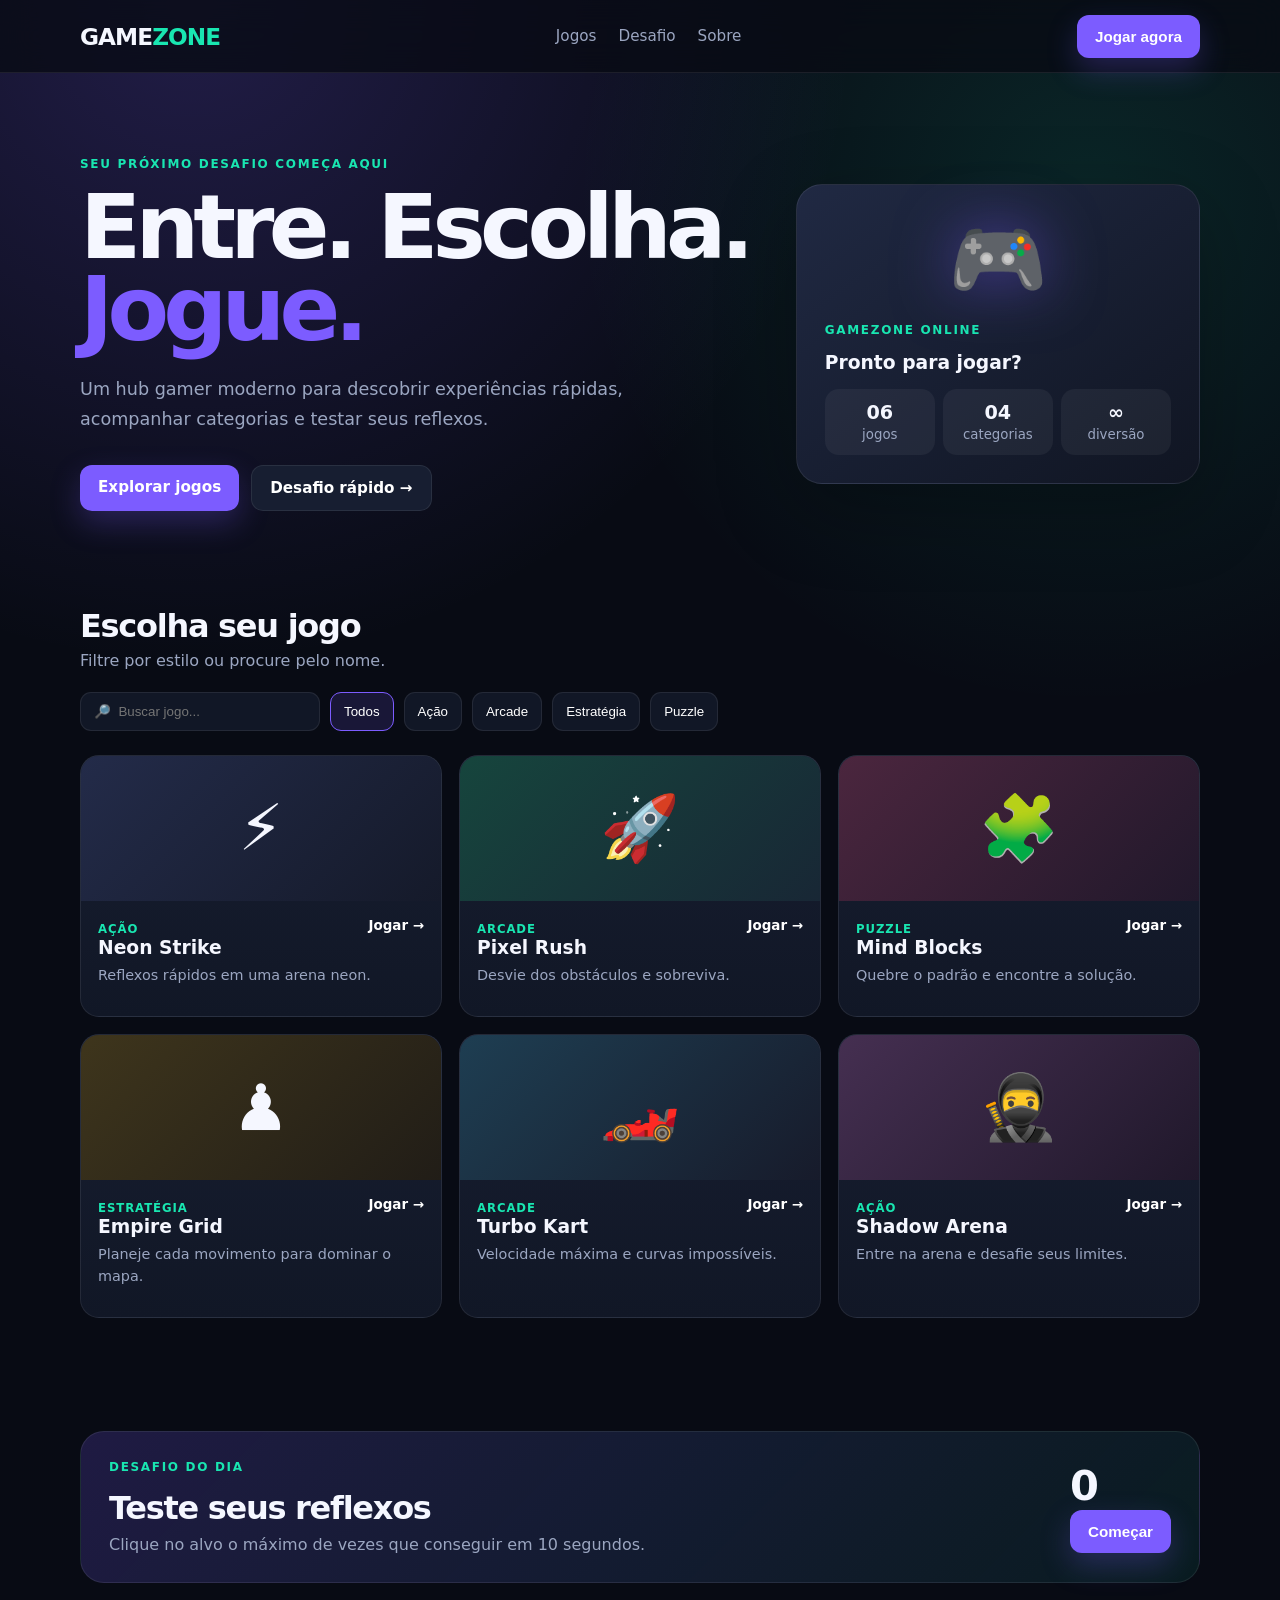
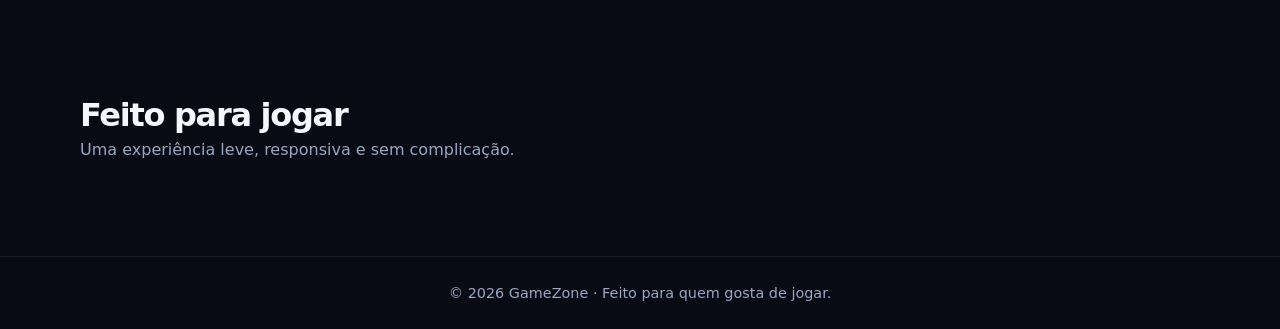
==== index.html @ 55737c7d "feat: criar portal GameZone responsivo" ====
<!DOCTYPE html>
<html lang="pt-BR">
<head>
  <meta charset="UTF-8" />
  <meta name="viewport" content="width=device-width, initial-scale=1.0" />
  <meta name="description" content="GameZone — portal de games com jogos, categorias e desafios rápidos." />
  <title>GameZone — Portal de Games</title>
  <style>
    :root{
      --bg:#080b14;--panel:#111726;--panel2:#171e31;--text:#f5f7ff;--muted:#9ba6c1;
      --primary:#7c5cff;--secondary:#19e6b1;--danger:#ff5577;--border:rgba(255,255,255,.08);
    }
    *{box-sizing:border-box;margin:0;padding:0}
    html{scroll-behavior:smooth}
    body{font-family:Inter,system-ui,-apple-system,Segoe UI,sans-serif;background:
      radial-gradient(circle at 15% 0%,rgba(124,92,255,.22),transparent 30%),
      radial-gradient(circle at 85% 10%,rgba(25,230,177,.12),transparent 25%),var(--bg);
      color:var(--text);min-height:100vh}
    a{text-decoration:none;color:inherit}
    .container{width:min(1120px,92%);margin:auto}
    header{position:sticky;top:0;z-index:10;background:rgba(8,11,20,.78);backdrop-filter:blur(16px);border-bottom:1px solid var(--border)}
    nav{height:72px;display:flex;align-items:center;justify-content:space-between;gap:24px}
    .logo{font-size:1.45rem;font-weight:900;letter-spacing:-.04em}.logo span{color:var(--secondary)}
    .navlinks{display:flex;gap:22px;color:var(--muted);font-size:.95rem}.navlinks a:hover{color:white}
    .hero{padding:84px 0 58px;display:grid;grid-template-columns:1.25fr .75fr;gap:42px;align-items:center}
    .eyebrow{color:var(--secondary);font-weight:800;text-transform:uppercase;letter-spacing:.14em;font-size:.75rem;margin-bottom:15px}
    h1{font-size:clamp(2.7rem,7vw,5.7rem);line-height:.92;letter-spacing:-.065em;max-width:760px}
    .hero p{color:var(--muted);font-size:1.1rem;line-height:1.7;max-width:650px;margin:24px 0 30px}
    .actions{display:flex;gap:12px;flex-wrap:wrap}.btn{border:0;border-radius:12px;padding:13px 18px;font-weight:800;cursor:pointer;font-size:.95rem}
    .primary{background:var(--primary);color:white;box-shadow:0 12px 30px rgba(124,92,255,.25)}
    .secondary{background:var(--panel2);color:white;border:1px solid var(--border)}
    .hero-card{background:linear-gradient(145deg,#202943,#101522);border:1px solid var(--border);border-radius:26px;padding:28px;min-height:300px;display:flex;flex-direction:column;justify-content:space-between;box-shadow:0 25px 80px rgba(0,0,0,.25)}
    .hero-card .orb{font-size:5rem;filter:drop-shadow(0 0 30px rgba(124,92,255,.5));text-align:center}
    .statrow{display:grid;grid-template-columns:repeat(3,1fr);gap:8px}.stat{background:rgba(255,255,255,.05);border-radius:14px;padding:12px;text-align:center}.stat b{display:block;font-size:1.2rem}.stat small{color:var(--muted)}
    section{padding:38px 0 75px}.section-head{display:flex;justify-content:space-between;align-items:end;gap:20px;margin-bottom:22px}
    h2{font-size:2rem;letter-spacing:-.04em}.section-head p{color:var(--muted);margin-top:6px}
    .tools{display:flex;gap:10px;flex-wrap:wrap;margin-bottom:24px}
    input,.filter{background:var(--panel);color:white;border:1px solid var(--border);border-radius:11px;padding:11px 13px;outline:none}
    input{min-width:240px}.filter{cursor:pointer}.filter.active{border-color:var(--primary);background:rgba(124,92,255,.15)}
    .grid{display:grid;grid-template-columns:repeat(3,1fr);gap:17px}
    .card{background:linear-gradient(180deg,var(--panel2),var(--panel));border:1px solid var(--border);border-radius:19px;overflow:hidden;transition:.2s;cursor:pointer}
    .card:hover{transform:translateY(-5px);border-color:rgba(124,92,255,.5);box-shadow:0 18px 45px rgba(0,0,0,.2)}
    .cover{height:145px;display:flex;align-items:center;justify-content:center;font-size:4rem;background:linear-gradient(135deg,#232b49,#151a2a)}
    .card:nth-child(2) .cover{background:linear-gradient(135deg,#16453d,#182735)}
    .card:nth-child(3) .cover{background:linear-gradient(135deg,#4b263e,#21182b)}
    .card:nth-child(4) .cover{background:linear-gradient(135deg,#3e351c,#211d17)}
    .card:nth-child(5) .cover{background:linear-gradient(135deg,#1e3e52,#171b2b)}
    .card:nth-child(6) .cover{background:linear-gradient(135deg,#452f51,#20182b)}
    .content{padding:17px}.content h3{margin-bottom:7px}.content p{color:var(--muted);font-size:.9rem;line-height:1.5;margin-bottom:13px}
    .tag{display:inline-block;color:var(--secondary);font-size:.73rem;font-weight:800;text-transform:uppercase;letter-spacing:.08em}
    .play{float:right;color:white;font-weight:800;font-size:.84rem}
    .challenge{background:linear-gradient(135deg,rgba(124,92,255,.2),rgba(25,230,177,.08));border:1px solid var(--border);border-radius:24px;padding:28px;display:grid;grid-template-columns:1fr auto;align-items:center;gap:20px}
    .challenge p{color:var(--muted);margin-top:8px}.score{font-size:2.6rem;font-weight:900}
    footer{border-top:1px solid var(--border);padding:28px 0;color:var(--muted);text-align:center;font-size:.9rem}
    .modal{position:fixed;inset:0;background:rgba(0,0,0,.72);display:none;place-items:center;padding:20px;z-index:20}.modal.open{display:grid}
    .modalbox{width:min(520px,100%);background:#101624;border:1px solid var(--border);border-radius:22px;padding:25px;position:relative}
    .close{position:absolute;right:16px;top:13px;background:none;border:0;color:white;font-size:1.5rem;cursor:pointer}
    #gameArea{height:240px;background:#080b14;border-radius:15px;margin-top:18px;position:relative;overflow:hidden}
    #target{position:absolute;width:54px;height:54px;border:0;border-radius:50%;background:var(--secondary);box-shadow:0 0 25px rgba(25,230,177,.55);cursor:pointer;display:none}
    .gamebar{display:flex;justify-content:space-between;color:var(--muted);margin-top:12px}
    @media(max-width:820px){.hero{grid-template-columns:1fr}.grid{grid-template-columns:repeat(2,1fr)}.navlinks{display:none}}
    @media(max-width:560px){.grid{grid-template-columns:1fr}.hero{padding-top:55px}.hero-card{min-height:240px}.challenge{grid-template-columns:1fr}input{width:100%}}
  </style>
</head>
<body>
<header><nav class="container">
  <a class="logo" href="#">GAME<span>ZONE</span></a>
  <div class="navlinks"><a href="#jogos">Jogos</a><a href="#desafio">Desafio</a><a href="#sobre">Sobre</a></div>
  <button class="btn primary" onclick="document.querySelector('#jogos').scrollIntoView()">Jogar agora</button>
</nav></header>

<main>
  <div class="container hero">
    <div>
      <div class="eyebrow">Seu próximo desafio começa aqui</div>
      <h1>Entre. Escolha.<br><span style="color:var(--primary)">Jogue.</span></h1>
      <p>Um hub gamer moderno para descobrir experiências rápidas, acompanhar categorias e testar seus reflexos.</p>
      <div class="actions"><a class="btn primary" href="#jogos">Explorar jogos</a><a class="btn secondary" href="#desafio">Desafio rápido →</a></div>
    </div>
    <div class="hero-card">
      <div class="orb">🎮</div>
      <div><div class="eyebrow">GameZone online</div><h3>Pronto para jogar?</h3></div>
      <div class="statrow"><div class="stat"><b>06</b><small>jogos</small></div><div class="stat"><b>04</b><small>categorias</small></div><div class="stat"><b>∞</b><small>diversão</small></div></div>
    </div>
  </div>

  <section id="jogos"><div class="container">
    <div class="section-head"><div><h2>Escolha seu jogo</h2><p>Filtre por estilo ou procure pelo nome.</p></div></div>
    <div class="tools"><input id="search" type="search" placeholder="🔎  Buscar jogo..." /><button class="filter active" data-cat="Todos">Todos</button><button class="filter" data-cat="Ação">Ação</button><button class="filter" data-cat="Arcade">Arcade</button><button class="filter" data-cat="Estratégia">Estratégia</button><button class="filter" data-cat="Puzzle">Puzzle</button></div>
    <div class="grid" id="grid">
      <article class="card" data-cat="Ação" data-name="Neon Strike" onclick="openGame('Neon Strike')"><div class="cover">⚡</div><div class="content"><span class="tag">Ação</span><span class="play">Jogar →</span><h3>Neon Strike</h3><p>Reflexos rápidos em uma arena neon.</p></div></article>
      <article class="card" data-cat="Arcade" data-name="Pixel Rush" onclick="openGame('Pixel Rush')"><div class="cover">🚀</div><div class="content"><span class="tag">Arcade</span><span class="play">Jogar →</span><h3>Pixel Rush</h3><p>Desvie dos obstáculos e sobreviva.</p></div></article>
      <article class="card" data-cat="Puzzle" data-name="Mind Blocks" onclick="openGame('Mind Blocks')"><div class="cover">🧩</div><div class="content"><span class="tag">Puzzle</span><span class="play">Jogar →</span><h3>Mind Blocks</h3><p>Quebre o padrão e encontre a solução.</p></div></article>
      <article class="card" data-cat="Estratégia" data-name="Empire Grid" onclick="openGame('Empire Grid')"><div class="cover">♟️</div><div class="content"><span class="tag">Estratégia</span><span class="play">Jogar →</span><h3>Empire Grid</h3><p>Planeje cada movimento para dominar o mapa.</p></div></article>
      <article class="card" data-cat="Arcade" data-name="Turbo Kart" onclick="openGame('Turbo Kart')"><div class="cover">🏎️</div><div class="content"><span class="tag">Arcade</span><span class="play">Jogar →</span><h3>Turbo Kart</h3><p>Velocidade máxima e curvas impossíveis.</p></div></article>
      <article class="card" data-cat="Ação" data-name="Shadow Arena" onclick="openGame('Shadow Arena')"><div class="cover">🥷</div><div class="content"><span class="tag">Ação</span><span class="play">Jogar →</span><h3>Shadow Arena</h3><p>Entre na arena e desafie seus limites.</p></div></article>
    </div>
  </div></section>

  <section id="desafio"><div class="container">
    <div class="challenge"><div><div class="eyebrow">Desafio do dia</div><h2>Teste seus reflexos</h2><p>Clique no alvo o máximo de vezes que conseguir em 10 segundos.</p></div><div><div class="score" id="challengeScore">0</div><button class="btn primary" onclick="startChallenge()">Começar</button></div></div>
  </div></section>

  <section id="sobre"><div class="container"><div class="section-head"><div><h2>Feito para jogar</h2><p>Uma experiência leve, responsiva e sem complicação.</p></div></div></div></section>
</main>

<footer><div class="container">© 2026 GameZone · Feito para quem gosta de jogar.</div></footer>

<div class="modal" id="modal" onclick="if(event.target===this)closeGame()">
  <div class="modalbox"><button class="close" onclick="closeGame()">×</button><div class="eyebrow">Mini-game</div><h2 id="gameTitle">Teste seus reflexos</h2><p style="color:var(--muted);margin-top:7px">Clique no alvo verde antes que ele mude de lugar.</p><div id="gameArea"><button id="target" aria-label="Alvo"></button></div><div class="gamebar"><span>Pontos: <b id="points">0</b></span><span id="timer">Tempo: 10s</span></div><button class="btn primary" style="margin-top:15px" onclick="startMiniGame()">Iniciar partida</button></div>
</div>

<script>
  const search=document.getElementById('search'), cards=[...document.querySelectorAll('.card')];
  let category='Todos';
  document.querySelectorAll('.filter').forEach(btn=>btn.addEventListener('click',()=>{document.querySelectorAll('.filter').forEach(b=>b.classList.remove('active'));btn.classList.add('active');category=btn.dataset.cat;filterGames()}));
  search.addEventListener('input',filterGames);
  function filterGames(){const q=search.value.toLowerCase();cards.forEach(c=>{c.style.display=(category==='Todos'||c.dataset.cat===category)&&c.dataset.name.toLowerCase().includes(q)?'block':'none'})}
  const modal=document.getElementById('modal'),target=document.getElementById('target');let points=0,time=10,interval;
  function openGame(name){document.getElementById('gameTitle').textContent=name;modal.classList.add('open');startMiniGame()}
  function closeGame(){modal.classList.remove('open');clearInterval(interval);target.style.display='none'}
  function moveTarget(){const area=document.getElementById('gameArea');target.style.left=Math.random()*(area.clientWidth-54)+'px';target.style.top=Math.random()*(area.clientHeight-54)+'px';target.style.display='block'}
  function startMiniGame(){clearInterval(interval);points=0;time=10;document.getElementById('points').textContent=points;document.getElementById('timer').textContent='Tempo: 10s';moveTarget();interval=setInterval(()=>{time--;document.getElementById('timer').textContent='Tempo: '+time+'s';if(time<=0){clearInterval(interval);target.style.display='none';document.getElementById('timer').textContent='Fim! Pontuação: '+points}},1000)}
  target.addEventListener('click',()=>{if(time>0){points++;document.getElementById('points').textContent=points;moveTarget()}});
  function startChallenge(){document.getElementById('modal').classList.add('open');document.getElementById('gameTitle').textContent='Desafio do dia';startMiniGame();const original=target.onclick}
</script>
</body>
</html>
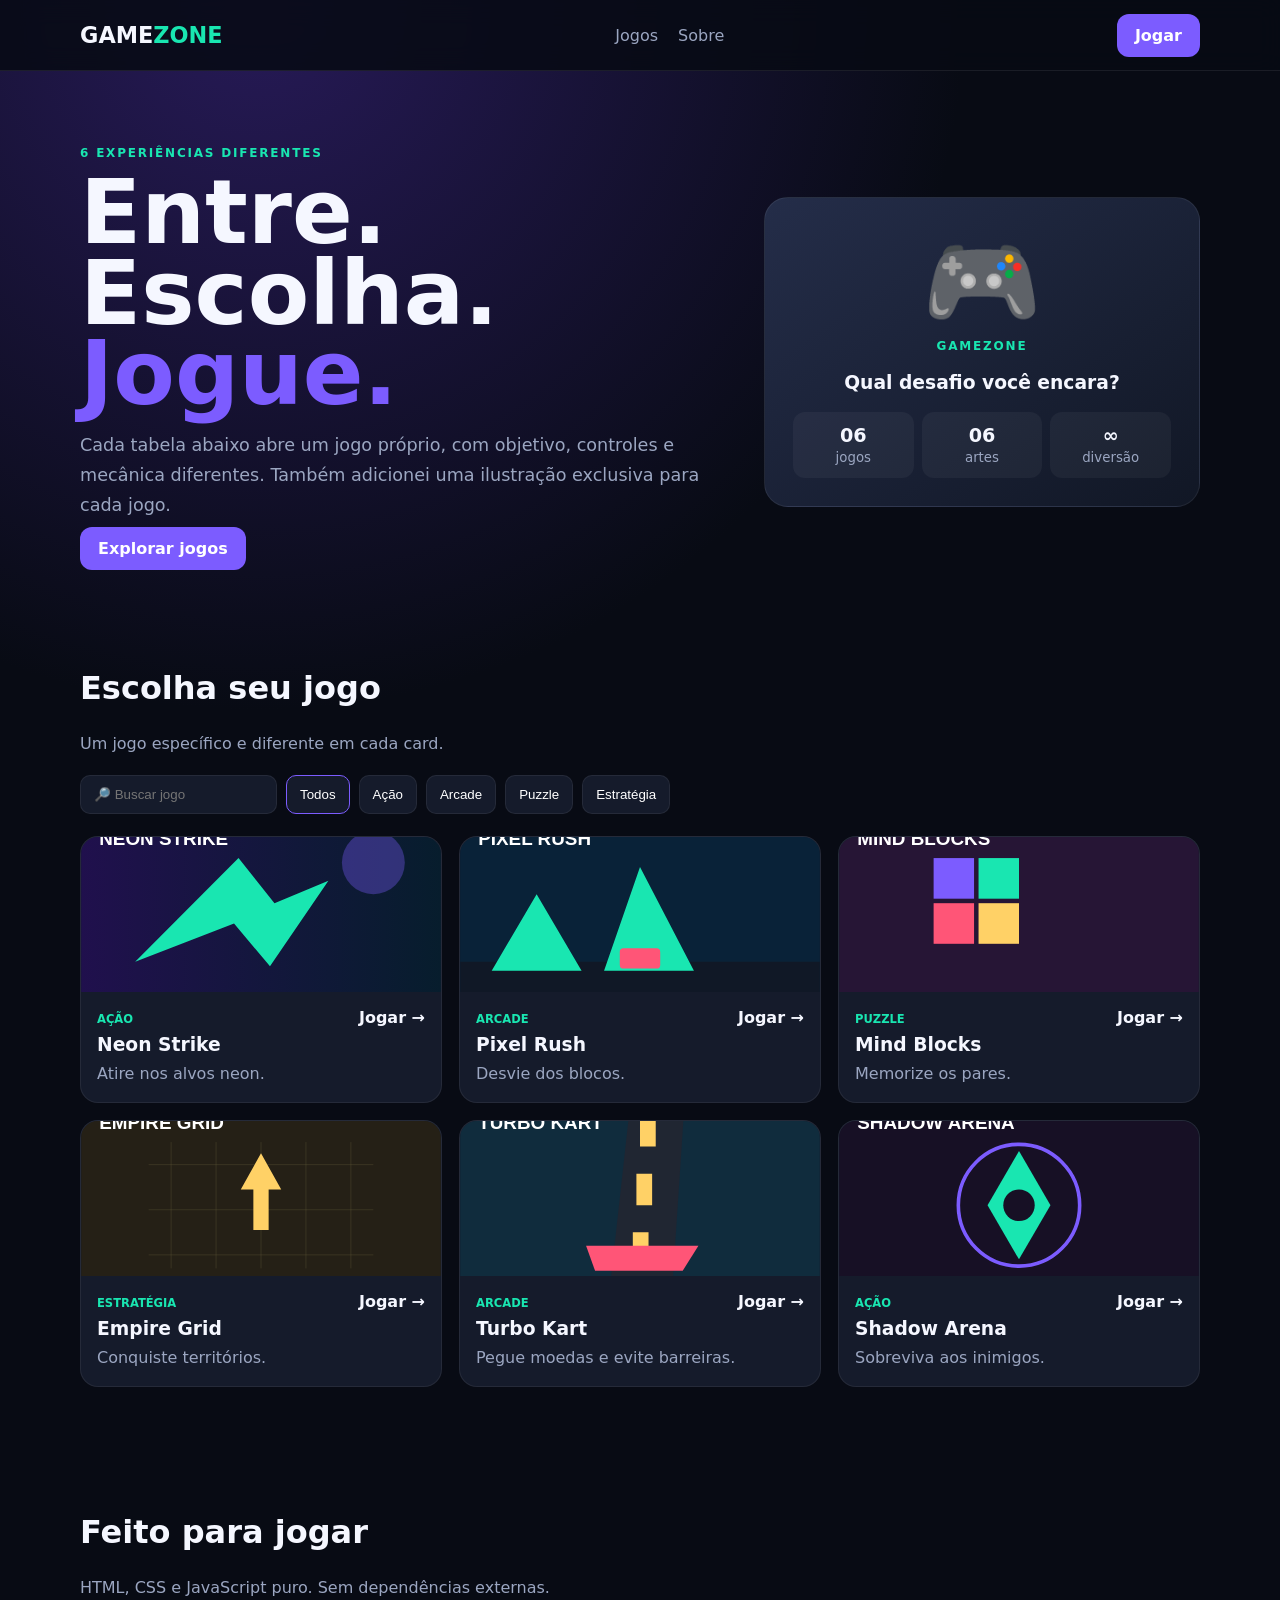
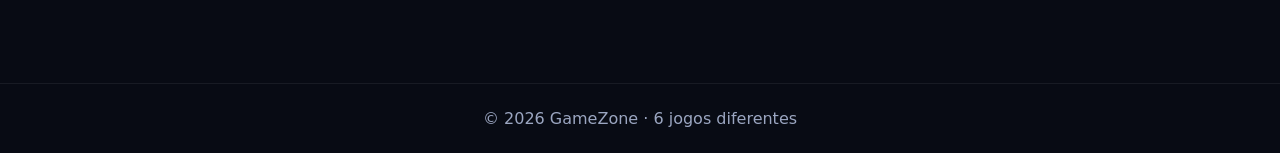
==== commit 231208a3: "Add six distinct playable games with custom artwork" ====
--- a/index.html
+++ b/index.html
@@ -1,128 +1,22 @@
-<!DOCTYPE html>
-<html lang="pt-BR">
-<head>
-  <meta charset="UTF-8" />
-  <meta name="viewport" content="width=device-width, initial-scale=1.0" />
-  <meta name="description" content="GameZone — portal de games com jogos, categorias e desafios rápidos." />
-  <title>GameZone — Portal de Games</title>
-  <style>
-    :root{
-      --bg:#080b14;--panel:#111726;--panel2:#171e31;--text:#f5f7ff;--muted:#9ba6c1;
-      --primary:#7c5cff;--secondary:#19e6b1;--danger:#ff5577;--border:rgba(255,255,255,.08);
-    }
-    *{box-sizing:border-box;margin:0;padding:0}
-    html{scroll-behavior:smooth}
-    body{font-family:Inter,system-ui,-apple-system,Segoe UI,sans-serif;background:
-      radial-gradient(circle at 15% 0%,rgba(124,92,255,.22),transparent 30%),
-      radial-gradient(circle at 85% 10%,rgba(25,230,177,.12),transparent 25%),var(--bg);
-      color:var(--text);min-height:100vh}
-    a{text-decoration:none;color:inherit}
-    .container{width:min(1120px,92%);margin:auto}
-    header{position:sticky;top:0;z-index:10;background:rgba(8,11,20,.78);backdrop-filter:blur(16px);border-bottom:1px solid var(--border)}
-    nav{height:72px;display:flex;align-items:center;justify-content:space-between;gap:24px}
-    .logo{font-size:1.45rem;font-weight:900;letter-spacing:-.04em}.logo span{color:var(--secondary)}
-    .navlinks{display:flex;gap:22px;color:var(--muted);font-size:.95rem}.navlinks a:hover{color:white}
-    .hero{padding:84px 0 58px;display:grid;grid-template-columns:1.25fr .75fr;gap:42px;align-items:center}
-    .eyebrow{color:var(--secondary);font-weight:800;text-transform:uppercase;letter-spacing:.14em;font-size:.75rem;margin-bottom:15px}
-    h1{font-size:clamp(2.7rem,7vw,5.7rem);line-height:.92;letter-spacing:-.065em;max-width:760px}
-    .hero p{color:var(--muted);font-size:1.1rem;line-height:1.7;max-width:650px;margin:24px 0 30px}
-    .actions{display:flex;gap:12px;flex-wrap:wrap}.btn{border:0;border-radius:12px;padding:13px 18px;font-weight:800;cursor:pointer;font-size:.95rem}
-    .primary{background:var(--primary);color:white;box-shadow:0 12px 30px rgba(124,92,255,.25)}
-    .secondary{background:var(--panel2);color:white;border:1px solid var(--border)}
-    .hero-card{background:linear-gradient(145deg,#202943,#101522);border:1px solid var(--border);border-radius:26px;padding:28px;min-height:300px;display:flex;flex-direction:column;justify-content:space-between;box-shadow:0 25px 80px rgba(0,0,0,.25)}
-    .hero-card .orb{font-size:5rem;filter:drop-shadow(0 0 30px rgba(124,92,255,.5));text-align:center}
-    .statrow{display:grid;grid-template-columns:repeat(3,1fr);gap:8px}.stat{background:rgba(255,255,255,.05);border-radius:14px;padding:12px;text-align:center}.stat b{display:block;font-size:1.2rem}.stat small{color:var(--muted)}
-    section{padding:38px 0 75px}.section-head{display:flex;justify-content:space-between;align-items:end;gap:20px;margin-bottom:22px}
-    h2{font-size:2rem;letter-spacing:-.04em}.section-head p{color:var(--muted);margin-top:6px}
-    .tools{display:flex;gap:10px;flex-wrap:wrap;margin-bottom:24px}
-    input,.filter{background:var(--panel);color:white;border:1px solid var(--border);border-radius:11px;padding:11px 13px;outline:none}
-    input{min-width:240px}.filter{cursor:pointer}.filter.active{border-color:var(--primary);background:rgba(124,92,255,.15)}
-    .grid{display:grid;grid-template-columns:repeat(3,1fr);gap:17px}
-    .card{background:linear-gradient(180deg,var(--panel2),var(--panel));border:1px solid var(--border);border-radius:19px;overflow:hidden;transition:.2s;cursor:pointer}
-    .card:hover{transform:translateY(-5px);border-color:rgba(124,92,255,.5);box-shadow:0 18px 45px rgba(0,0,0,.2)}
-    .cover{height:145px;display:flex;align-items:center;justify-content:center;font-size:4rem;background:linear-gradient(135deg,#232b49,#151a2a)}
-    .card:nth-child(2) .cover{background:linear-gradient(135deg,#16453d,#182735)}
-    .card:nth-child(3) .cover{background:linear-gradient(135deg,#4b263e,#21182b)}
-    .card:nth-child(4) .cover{background:linear-gradient(135deg,#3e351c,#211d17)}
-    .card:nth-child(5) .cover{background:linear-gradient(135deg,#1e3e52,#171b2b)}
-    .card:nth-child(6) .cover{background:linear-gradient(135deg,#452f51,#20182b)}
-    .content{padding:17px}.content h3{margin-bottom:7px}.content p{color:var(--muted);font-size:.9rem;line-height:1.5;margin-bottom:13px}
-    .tag{display:inline-block;color:var(--secondary);font-size:.73rem;font-weight:800;text-transform:uppercase;letter-spacing:.08em}
-    .play{float:right;color:white;font-weight:800;font-size:.84rem}
-    .challenge{background:linear-gradient(135deg,rgba(124,92,255,.2),rgba(25,230,177,.08));border:1px solid var(--border);border-radius:24px;padding:28px;display:grid;grid-template-columns:1fr auto;align-items:center;gap:20px}
-    .challenge p{color:var(--muted);margin-top:8px}.score{font-size:2.6rem;font-weight:900}
-    footer{border-top:1px solid var(--border);padding:28px 0;color:var(--muted);text-align:center;font-size:.9rem}
-    .modal{position:fixed;inset:0;background:rgba(0,0,0,.72);display:none;place-items:center;padding:20px;z-index:20}.modal.open{display:grid}
-    .modalbox{width:min(520px,100%);background:#101624;border:1px solid var(--border);border-radius:22px;padding:25px;position:relative}
-    .close{position:absolute;right:16px;top:13px;background:none;border:0;color:white;font-size:1.5rem;cursor:pointer}
-    #gameArea{height:240px;background:#080b14;border-radius:15px;margin-top:18px;position:relative;overflow:hidden}
-    #target{position:absolute;width:54px;height:54px;border:0;border-radius:50%;background:var(--secondary);box-shadow:0 0 25px rgba(25,230,177,.55);cursor:pointer;display:none}
-    .gamebar{display:flex;justify-content:space-between;color:var(--muted);margin-top:12px}
-    @media(max-width:820px){.hero{grid-template-columns:1fr}.grid{grid-template-columns:repeat(2,1fr)}.navlinks{display:none}}
-    @media(max-width:560px){.grid{grid-template-columns:1fr}.hero{padding-top:55px}.hero-card{min-height:240px}.challenge{grid-template-columns:1fr}input{width:100%}}
-  </style>
-</head>
-<body>
-<header><nav class="container">
-  <a class="logo" href="#">GAME<span>ZONE</span></a>
-  <div class="navlinks"><a href="#jogos">Jogos</a><a href="#desafio">Desafio</a><a href="#sobre">Sobre</a></div>
-  <button class="btn primary" onclick="document.querySelector('#jogos').scrollIntoView()">Jogar agora</button>
-</nav></header>
-
-<main>
-  <div class="container hero">
-    <div>
-      <div class="eyebrow">Seu próximo desafio começa aqui</div>
-      <h1>Entre. Escolha.<br><span style="color:var(--primary)">Jogue.</span></h1>
-      <p>Um hub gamer moderno para descobrir experiências rápidas, acompanhar categorias e testar seus reflexos.</p>
-      <div class="actions"><a class="btn primary" href="#jogos">Explorar jogos</a><a class="btn secondary" href="#desafio">Desafio rápido →</a></div>
-    </div>
-    <div class="hero-card">
-      <div class="orb">🎮</div>
-      <div><div class="eyebrow">GameZone online</div><h3>Pronto para jogar?</h3></div>
-      <div class="statrow"><div class="stat"><b>06</b><small>jogos</small></div><div class="stat"><b>04</b><small>categorias</small></div><div class="stat"><b>∞</b><small>diversão</small></div></div>
-    </div>
-  </div>
-
-  <section id="jogos"><div class="container">
-    <div class="section-head"><div><h2>Escolha seu jogo</h2><p>Filtre por estilo ou procure pelo nome.</p></div></div>
-    <div class="tools"><input id="search" type="search" placeholder="🔎  Buscar jogo..." /><button class="filter active" data-cat="Todos">Todos</button><button class="filter" data-cat="Ação">Ação</button><button class="filter" data-cat="Arcade">Arcade</button><button class="filter" data-cat="Estratégia">Estratégia</button><button class="filter" data-cat="Puzzle">Puzzle</button></div>
-    <div class="grid" id="grid">
-      <article class="card" data-cat="Ação" data-name="Neon Strike" onclick="openGame('Neon Strike')"><div class="cover">⚡</div><div class="content"><span class="tag">Ação</span><span class="play">Jogar →</span><h3>Neon Strike</h3><p>Reflexos rápidos em uma arena neon.</p></div></article>
-      <article class="card" data-cat="Arcade" data-name="Pixel Rush" onclick="openGame('Pixel Rush')"><div class="cover">🚀</div><div class="content"><span class="tag">Arcade</span><span class="play">Jogar →</span><h3>Pixel Rush</h3><p>Desvie dos obstáculos e sobreviva.</p></div></article>
-      <article class="card" data-cat="Puzzle" data-name="Mind Blocks" onclick="openGame('Mind Blocks')"><div class="cover">🧩</div><div class="content"><span class="tag">Puzzle</span><span class="play">Jogar →</span><h3>Mind Blocks</h3><p>Quebre o padrão e encontre a solução.</p></div></article>
-      <article class="card" data-cat="Estratégia" data-name="Empire Grid" onclick="openGame('Empire Grid')"><div class="cover">♟️</div><div class="content"><span class="tag">Estratégia</span><span class="play">Jogar →</span><h3>Empire Grid</h3><p>Planeje cada movimento para dominar o mapa.</p></div></article>
-      <article class="card" data-cat="Arcade" data-name="Turbo Kart" onclick="openGame('Turbo Kart')"><div class="cover">🏎️</div><div class="content"><span class="tag">Arcade</span><span class="play">Jogar →</span><h3>Turbo Kart</h3><p>Velocidade máxima e curvas impossíveis.</p></div></article>
-      <article class="card" data-cat="Ação" data-name="Shadow Arena" onclick="openGame('Shadow Arena')"><div class="cover">🥷</div><div class="content"><span class="tag">Ação</span><span class="play">Jogar →</span><h3>Shadow Arena</h3><p>Entre na arena e desafie seus limites.</p></div></article>
-    </div>
-  </div></section>
-
-  <section id="desafio"><div class="container">
-    <div class="challenge"><div><div class="eyebrow">Desafio do dia</div><h2>Teste seus reflexos</h2><p>Clique no alvo o máximo de vezes que conseguir em 10 segundos.</p></div><div><div class="score" id="challengeScore">0</div><button class="btn primary" onclick="startChallenge()">Começar</button></div></div>
-  </div></section>
-
-  <section id="sobre"><div class="container"><div class="section-head"><div><h2>Feito para jogar</h2><p>Uma experiência leve, responsiva e sem complicação.</p></div></div></div></section>
-</main>
-
-<footer><div class="container">© 2026 GameZone · Feito para quem gosta de jogar.</div></footer>
-
-<div class="modal" id="modal" onclick="if(event.target===this)closeGame()">
-  <div class="modalbox"><button class="close" onclick="closeGame()">×</button><div class="eyebrow">Mini-game</div><h2 id="gameTitle">Teste seus reflexos</h2><p style="color:var(--muted);margin-top:7px">Clique no alvo verde antes que ele mude de lugar.</p><div id="gameArea"><button id="target" aria-label="Alvo"></button></div><div class="gamebar"><span>Pontos: <b id="points">0</b></span><span id="timer">Tempo: 10s</span></div><button class="btn primary" style="margin-top:15px" onclick="startMiniGame()">Iniciar partida</button></div>
-</div>
-
+<!doctype html><html lang="pt-BR"><head><meta charset="utf-8"><meta name="viewport" content="width=device-width,initial-scale=1"><title>GameZone</title><style>
+:root{--bg:#080b14;--p:#151b2b;--p2:#1d263b;--w:#f5f7ff;--m:#9ba6c1;--a:#7c5cff;--g:#19e6b1;--r:#ff5577}*{box-sizing:border-box}body{margin:0;font-family:system-ui;background:radial-gradient(circle at 20% 0,#271a58,transparent 35%),var(--bg);color:var(--w)}a{text-decoration:none;color:inherit}.wrap{width:min(1120px,92%);margin:auto}header{position:sticky;top:0;background:#080b14dd;backdrop-filter:blur(12px);border-bottom:1px solid #ffffff14;z-index:5}nav{height:70px;display:flex;align-items:center;justify-content:space-between}.logo{font-weight:900;font-size:1.4rem}.logo b{color:var(--g)}.links{display:flex;gap:20px;color:var(--m)}.btn{border:0;border-radius:12px;padding:12px 18px;font-weight:800;cursor:pointer;background:var(--a);color:white}.hero{display:grid;grid-template-columns:1.2fr .8fr;gap:30px;padding:75px 0 55px;align-items:center}.ey{color:var(--g);font-size:.75rem;font-weight:900;letter-spacing:.15em;text-transform:uppercase}.hero h1{font-size:clamp(3rem,7vw,6rem);line-height:.9;margin:12px 0}.hero p{color:var(--m);font-size:1.1rem;line-height:1.7}.heroCard{background:linear-gradient(145deg,#242d49,#111725);padding:28px;border:1px solid #fff1;border-radius:24px;text-align:center}.heroCard .icon{font-size:6rem}.stats{display:grid;grid-template-columns:repeat(3,1fr);gap:8px}.stat{background:#ffffff0b;padding:12px;border-radius:12px}.stat b{display:block;font-size:1.2rem}.stat small{color:var(--m)}section{padding:30px 0 70px}h2{font-size:2rem}.sub{color:var(--m)}.tools{display:flex;gap:9px;flex-wrap:wrap;margin:22px 0}input,.filter{background:var(--p);color:white;border:1px solid #fff1;border-radius:10px;padding:11px 13px}.filter{cursor:pointer}.filter.active{border-color:var(--a)}.grid{display:grid;grid-template-columns:repeat(3,1fr);gap:17px}.card{background:var(--p);border:1px solid #fff1;border-radius:18px;overflow:hidden;cursor:pointer;transition:.2s}.card:hover{transform:translateY(-5px);border-color:#7c5cff88}.cover{width:100%;height:155px;object-fit:cover;display:block}.content{padding:16px}.tag{color:var(--g);font-size:.72rem;font-weight:900;text-transform:uppercase}.play{float:right;font-weight:800}.content h3{margin:7px 0}.content p{color:var(--m);margin:0;line-height:1.5}.modal{display:none;position:fixed;inset:0;background:#000b;z-index:10;place-items:center;padding:18px}.modal.open{display:grid}.box{width:min(760px,100%);background:#101624;border:1px solid #fff2;border-radius:20px;padding:22px;position:relative}.close{position:absolute;right:15px;top:10px;background:none;border:0;color:white;font-size:28px;cursor:pointer}#game{width:100%;height:360px;background:#070a12;border-radius:14px;margin-top:15px;overflow:hidden;position:relative}canvas{width:100%;height:100%}.bar{display:flex;justify-content:space-between;color:var(--m);margin-top:10px}footer{border-top:1px solid #fff1;padding:25px 0;color:var(--m);text-align:center}@media(max-width:800px){.hero{grid-template-columns:1fr}.grid{grid-template-columns:repeat(2,1fr)}.links{display:none}}@media(max-width:550px){.grid{grid-template-columns:1fr}}
+</style></head><body>
+<header><nav class="wrap"><a class="logo" href="#">GAME<b>ZONE</b></a><div class="links"><a href="#jogos">Jogos</a><a href="#sobre">Sobre</a></div><a class="btn" href="#jogos">Jogar</a></nav></header>
+<main><div class="wrap hero"><div><div class="ey">6 experiências diferentes</div><h1>Entre.<br>Escolha.<br><span style="color:var(--a)">Jogue.</span></h1><p>Cada tabela abaixo abre um jogo próprio, com objetivo, controles e mecânica diferentes. Também adicionei uma ilustração exclusiva para cada jogo.</p><a class="btn" href="#jogos">Explorar jogos</a></div><div class="heroCard"><div class="icon">🎮</div><div class="ey">GAMEZONE</div><h3>Qual desafio você encara?</h3><div class="stats"><div class="stat"><b>06</b><small>jogos</small></div><div class="stat"><b>06</b><small>artes</small></div><div class="stat"><b>∞</b><small>diversão</small></div></div></div></div>
+<section id="jogos"><div class="wrap"><h2>Escolha seu jogo</h2><p class="sub">Um jogo específico e diferente em cada card.</p><div class="tools"><input id="q" placeholder="🔎 Buscar jogo"><button class="filter active" data-c="Todos">Todos</button><button class="filter" data-c="Ação">Ação</button><button class="filter" data-c="Arcade">Arcade</button><button class="filter" data-c="Puzzle">Puzzle</button><button class="filter" data-c="Estratégia">Estratégia</button></div>
+<div class="grid">
+<article class="card" data-c="Ação" data-n="Neon Strike" onclick="openGame('Neon Strike')"><img class="cover" src="games/assets/neon-strike.svg" alt="Ilustração Neon Strike"><div class="content"><span class="tag">Ação</span><span class="play">Jogar →</span><h3>Neon Strike</h3><p>Atire nos alvos neon.</p></div></article><article class="card" data-c="Arcade" data-n="Pixel Rush" onclick="openGame('Pixel Rush')"><img class="cover" src="games/assets/pixel-rush.svg" alt="Ilustração Pixel Rush"><div class="content"><span class="tag">Arcade</span><span class="play">Jogar →</span><h3>Pixel Rush</h3><p>Desvie dos blocos.</p></div></article><article class="card" data-c="Puzzle" data-n="Mind Blocks" onclick="openGame('Mind Blocks')"><img class="cover" src="games/assets/mind-blocks.svg" alt="Ilustração Mind Blocks"><div class="content"><span class="tag">Puzzle</span><span class="play">Jogar →</span><h3>Mind Blocks</h3><p>Memorize os pares.</p></div></article><article class="card" data-c="Estratégia" data-n="Empire Grid" onclick="openGame('Empire Grid')"><img class="cover" src="games/assets/empire-grid.svg" alt="Ilustração Empire Grid"><div class="content"><span class="tag">Estratégia</span><span class="play">Jogar →</span><h3>Empire Grid</h3><p>Conquiste territórios.</p></div></article><article class="card" data-c="Arcade" data-n="Turbo Kart" onclick="openGame('Turbo Kart')"><img class="cover" src="games/assets/turbo-kart.svg" alt="Ilustração Turbo Kart"><div class="content"><span class="tag">Arcade</span><span class="play">Jogar →</span><h3>Turbo Kart</h3><p>Pegue moedas e evite barreiras.</p></div></article><article class="card" data-c="Ação" data-n="Shadow Arena" onclick="openGame('Shadow Arena')"><img class="cover" src="games/assets/shadow-arena.svg" alt="Ilustração Shadow Arena"><div class="content"><span class="tag">Ação</span><span class="play">Jogar →</span><h3>Shadow Arena</h3><p>Sobreviva aos inimigos.</p></div></article>
+</div></div></section><section id="sobre"><div class="wrap"><h2>Feito para jogar</h2><p class="sub">HTML, CSS e JavaScript puro. Sem dependências externas.</p></div></section></main><footer>© 2026 GameZone · 6 jogos diferentes</footer>
+<div class="modal" id="modal" onclick="if(event.target===this)closeGame()"><div class="box"><button class="close" onclick="closeGame()">×</button><div class="ey">MINI-GAME</div><h2 id="title"></h2><p class="sub" id="help"></p><div id="game"><canvas id="cv"></canvas></div><div class="bar"><span>Pontos: <b id="score">0</b></span><span id="time">30s</span></div><button class="btn" onclick="start()">Reiniciar</button></div></div>
 <script>
-  const search=document.getElementById('search'), cards=[...document.querySelectorAll('.card')];
-  let category='Todos';
-  document.querySelectorAll('.filter').forEach(btn=>btn.addEventListener('click',()=>{document.querySelectorAll('.filter').forEach(b=>b.classList.remove('active'));btn.classList.add('active');category=btn.dataset.cat;filterGames()}));
-  search.addEventListener('input',filterGames);
-  function filterGames(){const q=search.value.toLowerCase();cards.forEach(c=>{c.style.display=(category==='Todos'||c.dataset.cat===category)&&c.dataset.name.toLowerCase().includes(q)?'block':'none'})}
-  const modal=document.getElementById('modal'),target=document.getElementById('target');let points=0,time=10,interval;
-  function openGame(name){document.getElementById('gameTitle').textContent=name;modal.classList.add('open');startMiniGame()}
-  function closeGame(){modal.classList.remove('open');clearInterval(interval);target.style.display='none'}
-  function moveTarget(){const area=document.getElementById('gameArea');target.style.left=Math.random()*(area.clientWidth-54)+'px';target.style.top=Math.random()*(area.clientHeight-54)+'px';target.style.display='block'}
-  function startMiniGame(){clearInterval(interval);points=0;time=10;document.getElementById('points').textContent=points;document.getElementById('timer').textContent='Tempo: 10s';moveTarget();interval=setInterval(()=>{time--;document.getElementById('timer').textContent='Tempo: '+time+'s';if(time<=0){clearInterval(interval);target.style.display='none';document.getElementById('timer').textContent='Fim! Pontuação: '+points}},1000)}
-  target.addEventListener('click',()=>{if(time>0){points++;document.getElementById('points').textContent=points;moveTarget()}});
-  function startChallenge(){document.getElementById('modal').classList.add('open');document.getElementById('gameTitle').textContent='Desafio do dia';startMiniGame();const original=target.onclick}
-</script>
-</body>
-</html>+const $=id=>document.getElementById(id),cards=[...document.querySelectorAll('.card')];let cat='Todos',name='',t=30,sc=0,timer,raf=0,keys={};document.querySelectorAll('.filter').forEach(b=>b.onclick=()=>{document.querySelectorAll('.filter').forEach(x=>x.classList.remove('active'));b.classList.add('active');cat=b.dataset.c;filter()});$('q').oninput=filter;function filter(){let q=$('q').value.toLowerCase();cards.forEach(c=>c.style.display=(cat==='Todos'||c.dataset.c===cat)&&c.dataset.n.toLowerCase().includes(q)?'block':'none')}
+const cv=$('cv'),cx=cv.getContext('2d');function resize(){cv.width=cv.clientWidth;cv.height=cv.clientHeight}function openGame(n){name=n;$('title').textContent=n;$('modal').classList.add('open');start()}function closeGame(){clearInterval(timer);cancelAnimationFrame(raf);$('modal').classList.remove('open')}function hit(){sc++;$('score').textContent=sc}
+document.onkeydown=e=>keys[e.key.toLowerCase()]=1;document.onkeyup=e=>keys[e.key.toLowerCase()]=0;
+function start(){clearInterval(timer);cancelAnimationFrame(raf);resize();sc=0;t=30;$('score').textContent=0;$('time').textContent='30s';if(name==='Neon Strike')shooter();else if(name==='Pixel Rush')rush();else if(name==='Mind Blocks')memory();else if(name==='Empire Grid')empire();else if(name==='Turbo Kart')kart();else arena();timer=setInterval(()=>{t--;$('time').textContent=t+'s';if(t<=0){clearInterval(timer);cancelAnimationFrame(raf);}},1000)}
+function shooter(){ $('help').textContent='Clique nos alvos vermelhos para marcar pontos.';let x=100,y=100;cv.onclick=e=>{let r=cv.getBoundingClientRect(),mx=e.clientX-r.left,my=e.clientY-r.top;if(Math.hypot(mx-x,my-y)<30){hit();x=30+Math.random()*(cv.width-60);y=30+Math.random()*(cv.height-60)}};function d(){cx.fillStyle='#080b14';cx.fillRect(0,0,cv.width,cv.height);cx.fillStyle='#ff5577';cx.beginPath();cx.arc(x,y,25,0,7);cx.fill();raf=requestAnimationFrame(d)}d()}
+function rush(){ $('help').textContent='Use A/D ou as setas. Desvie dos blocos.';let x=cv.width/2,o=[];function d(){cx.clearRect(0,0,cv.width,cv.height);if(keys.a||keys.arrowleft)x-=6;if(keys.d||keys.arrowright)x+=6;x=Math.max(15,Math.min(cv.width-15,x));if(Math.random()<.035)o.push({x:10+Math.random()*(cv.width-20),y:-20});cx.fillStyle='#19e6b1';cx.fillRect(x-14,cv.height-45,28,28);cx.fillStyle='#ff5577';o.forEach(a=>{a.y+=5;cx.fillRect(a.x-12,a.y-12,24,24);if(Math.abs(a.x-x)<25&&a.y>cv.height-70)t=0});o=o.filter(a=>a.y<cv.height+20);raf=requestAnimationFrame(d)}d()}
+function memory(){ $('help').textContent='Clique para revelar. Encontre todos os pares.';let v=['★','★','◆','◆','●','●','▲','▲'].sort(()=>Math.random()-.5),o=[];cv.onclick=e=>{let r=cv.getBoundingClientRect(),c=Math.floor((e.clientX-r.left)/(cv.width/4)),l=Math.floor((e.clientY-r.top)/(cv.height/2)),i=l*4+c;if(o.includes(i)||i>7)return;o.push(i);if(o.length===2){if(v[o[0]]===v[o[1]]){hit();o=[]}else setTimeout(()=>o=[],500)}};function d(){cx.clearRect(0,0,cv.width,cv.height);v.forEach((v,i)=>{let x=i%4*cv.width/4,y=Math.floor(i/4)*cv.height/2;cx.fillStyle=o.includes(i)?'#7c5cff':'#242c45';cx.fillRect(x+5,y+5,cv.width/4-10,cv.height/2-10);if(o.includes(i)){cx.fillStyle='white';cx.font='36px Arial';cx.textAlign='center';cx.fillText(v,x+cv.width/8,y+cv.height/4+12)}});raf=requestAnimationFrame(d)}d()}
+function empire(){ $('help').textContent='Clique nas células para conquistá-las.';let own=new Set(),C=8,R=5;cv.onclick=e=>{let r=cv.getBoundingClientRect(),c=Math.floor((e.clientX-r.left)/(cv.width/C)),l=Math.floor((e.clientY-r.top)/(cv.height/R)),i=l*C+c;if(!own.has(i)){own.add(i);hit()}};function d(){cx.clearRect(0,0,cv.width,cv.height);for(let r=0;r<R;r++)for(let c=0;c<C;c++){cx.fillStyle=own.has(r*C+c)?'#19e6b1':'#20283b';cx.fillRect(c*cv.width/C+2,r*cv.height/R+2,cv.width/C-4,cv.height/R-4)}raf=requestAnimationFrame(d)}d()}
+function kart(){ $('help').textContent='Use A/D ou ←/→. Pegue moedas e evite barreiras.';let x=cv.width/2,a=[];function d(){cx.clearRect(0,0,cv.width,cv.height);if(keys.a||keys.arrowleft)x-=6;if(keys.d||keys.arrowright)x+=6;x=Math.max(35,Math.min(cv.width-35,x));if(Math.random()<.035)a.push({x:30+Math.random()*(cv.width-60),y:-15,b:Math.random()<.7});cx.fillStyle='#202632';cx.fillRect(cv.width*.25,0,cv.width*.5,cv.height);a.forEach(q=>{q.y+=5;cx.fillStyle=q.b?'#ffd166':'#ff5577';cx.beginPath();cx.arc(q.x,q.y,12,0,7);cx.fill();if(Math.abs(q.x-x)<25&&Math.abs(q.y-(cv.height-50))<25){if(q.b)hit();else t=0}});a=a.filter(q=>q.y<cv.height+20);cx.fillStyle='#19e6b1';cx.fillRect(x-18,cv.height-65,36,45);raf=requestAnimationFrame(d)}d()}
+function arena(){ $('help').textContent='Use WASD/setas. Sobreviva e marque pontos.';let p={x:cv.width/2,y:cv.height/2},e=[];function d(){cx.clearRect(0,0,cv.width,cv.height);if(keys.w||keys.arrowup)p.y-=4;if(keys.s||keys.arrowdown)p.y+=4;if(keys.a||keys.arrowleft)p.x-=4;if(keys.d||keys.arrowright)p.x+=4;p.x=Math.max(15,Math.min(cv.width-15,p.x));p.y=Math.max(15,Math.min(cv.height-15,p.y));if(Math.random()<.02)e.push({x:Math.random()*cv.width,y:Math.random()*cv.height});cx.fillStyle='#19e6b1';cx.beginPath();cx.arc(p.x,p.y,16,0,7);cx.fill();cx.fillStyle='#ff5577';e.forEach(q=>{let dx=p.x-q.x,dy=p.y-q.y,d=Math.hypot(dx,dy)||1;q.x+=dx/d*1.5;q.y+=dy/d*1.5;cx.beginPath();cx.arc(q.x,q.y,12,0,7);cx.fill();if(Math.hypot(p.x-q.x,p.y-q.y)<25)t=0});raf=requestAnimationFrame(d)}d()}
+</script></body></html>
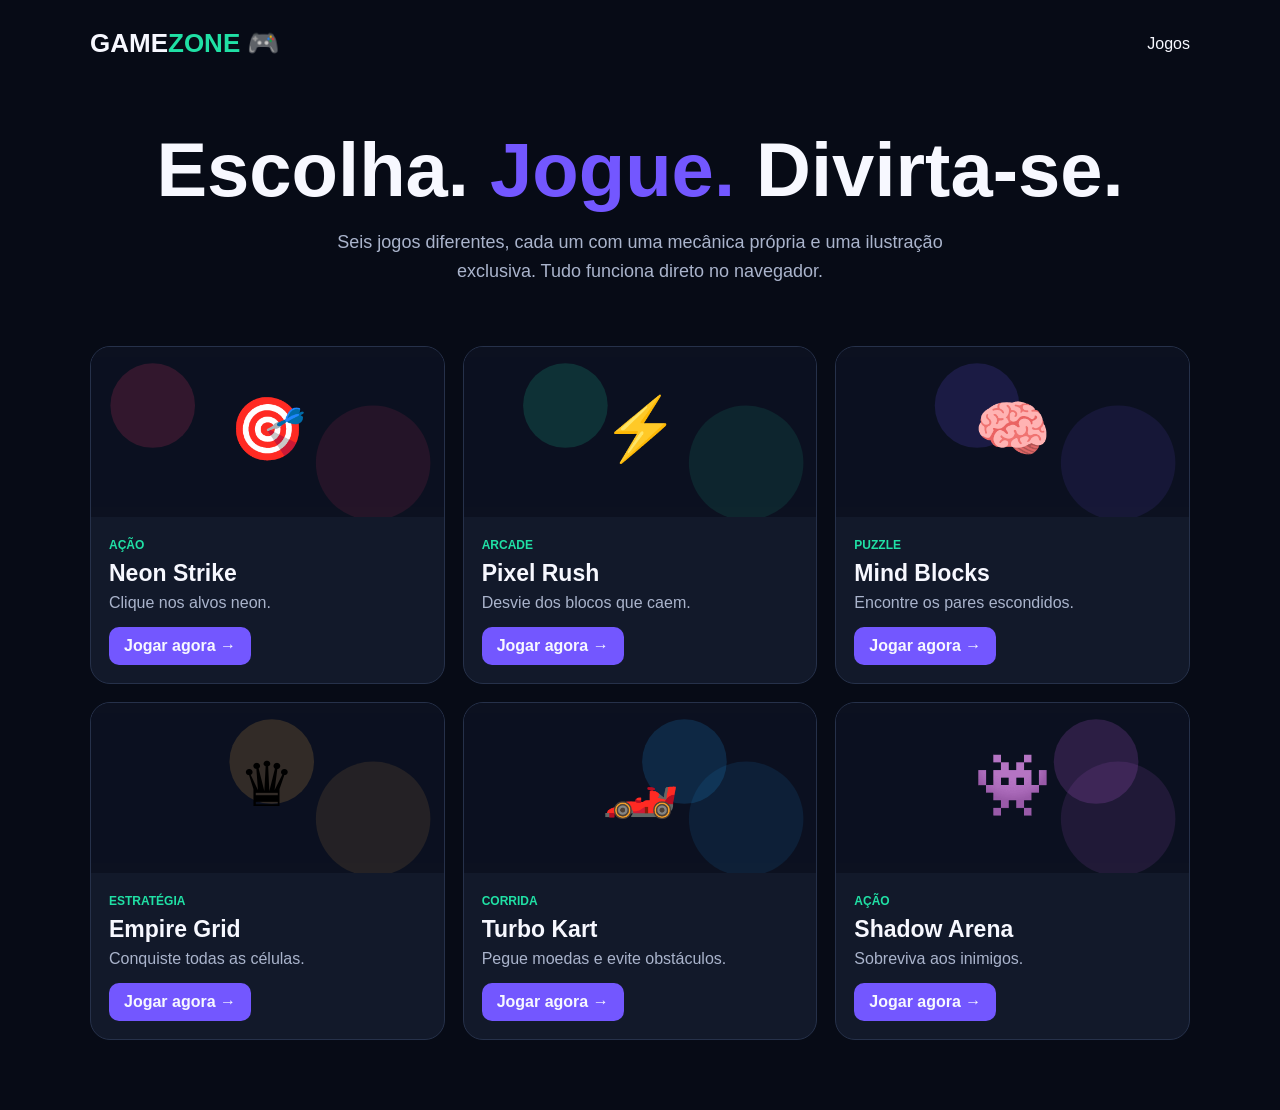
==== commit 706e8497: "Corrige entrada do site e aponta para a página funcional" ====
--- a/index.html
+++ b/index.html
@@ -1,22 +1 @@
-<!doctype html><html lang="pt-BR"><head><meta charset="utf-8"><meta name="viewport" content="width=device-width,initial-scale=1"><title>GameZone</title><style>
-:root{--bg:#080b14;--p:#151b2b;--p2:#1d263b;--w:#f5f7ff;--m:#9ba6c1;--a:#7c5cff;--g:#19e6b1;--r:#ff5577}*{box-sizing:border-box}body{margin:0;font-family:system-ui;background:radial-gradient(circle at 20% 0,#271a58,transparent 35%),var(--bg);color:var(--w)}a{text-decoration:none;color:inherit}.wrap{width:min(1120px,92%);margin:auto}header{position:sticky;top:0;background:#080b14dd;backdrop-filter:blur(12px);border-bottom:1px solid #ffffff14;z-index:5}nav{height:70px;display:flex;align-items:center;justify-content:space-between}.logo{font-weight:900;font-size:1.4rem}.logo b{color:var(--g)}.links{display:flex;gap:20px;color:var(--m)}.btn{border:0;border-radius:12px;padding:12px 18px;font-weight:800;cursor:pointer;background:var(--a);color:white}.hero{display:grid;grid-template-columns:1.2fr .8fr;gap:30px;padding:75px 0 55px;align-items:center}.ey{color:var(--g);font-size:.75rem;font-weight:900;letter-spacing:.15em;text-transform:uppercase}.hero h1{font-size:clamp(3rem,7vw,6rem);line-height:.9;margin:12px 0}.hero p{color:var(--m);font-size:1.1rem;line-height:1.7}.heroCard{background:linear-gradient(145deg,#242d49,#111725);padding:28px;border:1px solid #fff1;border-radius:24px;text-align:center}.heroCard .icon{font-size:6rem}.stats{display:grid;grid-template-columns:repeat(3,1fr);gap:8px}.stat{background:#ffffff0b;padding:12px;border-radius:12px}.stat b{display:block;font-size:1.2rem}.stat small{color:var(--m)}section{padding:30px 0 70px}h2{font-size:2rem}.sub{color:var(--m)}.tools{display:flex;gap:9px;flex-wrap:wrap;margin:22px 0}input,.filter{background:var(--p);color:white;border:1px solid #fff1;border-radius:10px;padding:11px 13px}.filter{cursor:pointer}.filter.active{border-color:var(--a)}.grid{display:grid;grid-template-columns:repeat(3,1fr);gap:17px}.card{background:var(--p);border:1px solid #fff1;border-radius:18px;overflow:hidden;cursor:pointer;transition:.2s}.card:hover{transform:translateY(-5px);border-color:#7c5cff88}.cover{width:100%;height:155px;object-fit:cover;display:block}.content{padding:16px}.tag{color:var(--g);font-size:.72rem;font-weight:900;text-transform:uppercase}.play{float:right;font-weight:800}.content h3{margin:7px 0}.content p{color:var(--m);margin:0;line-height:1.5}.modal{display:none;position:fixed;inset:0;background:#000b;z-index:10;place-items:center;padding:18px}.modal.open{display:grid}.box{width:min(760px,100%);background:#101624;border:1px solid #fff2;border-radius:20px;padding:22px;position:relative}.close{position:absolute;right:15px;top:10px;background:none;border:0;color:white;font-size:28px;cursor:pointer}#game{width:100%;height:360px;background:#070a12;border-radius:14px;margin-top:15px;overflow:hidden;position:relative}canvas{width:100%;height:100%}.bar{display:flex;justify-content:space-between;color:var(--m);margin-top:10px}footer{border-top:1px solid #fff1;padding:25px 0;color:var(--m);text-align:center}@media(max-width:800px){.hero{grid-template-columns:1fr}.grid{grid-template-columns:repeat(2,1fr)}.links{display:none}}@media(max-width:550px){.grid{grid-template-columns:1fr}}
-</style></head><body>
-<header><nav class="wrap"><a class="logo" href="#">GAME<b>ZONE</b></a><div class="links"><a href="#jogos">Jogos</a><a href="#sobre">Sobre</a></div><a class="btn" href="#jogos">Jogar</a></nav></header>
-<main><div class="wrap hero"><div><div class="ey">6 experiências diferentes</div><h1>Entre.<br>Escolha.<br><span style="color:var(--a)">Jogue.</span></h1><p>Cada tabela abaixo abre um jogo próprio, com objetivo, controles e mecânica diferentes. Também adicionei uma ilustração exclusiva para cada jogo.</p><a class="btn" href="#jogos">Explorar jogos</a></div><div class="heroCard"><div class="icon">🎮</div><div class="ey">GAMEZONE</div><h3>Qual desafio você encara?</h3><div class="stats"><div class="stat"><b>06</b><small>jogos</small></div><div class="stat"><b>06</b><small>artes</small></div><div class="stat"><b>∞</b><small>diversão</small></div></div></div></div>
-<section id="jogos"><div class="wrap"><h2>Escolha seu jogo</h2><p class="sub">Um jogo específico e diferente em cada card.</p><div class="tools"><input id="q" placeholder="🔎 Buscar jogo"><button class="filter active" data-c="Todos">Todos</button><button class="filter" data-c="Ação">Ação</button><button class="filter" data-c="Arcade">Arcade</button><button class="filter" data-c="Puzzle">Puzzle</button><button class="filter" data-c="Estratégia">Estratégia</button></div>
-<div class="grid">
-<article class="card" data-c="Ação" data-n="Neon Strike" onclick="openGame('Neon Strike')"><img class="cover" src="games/assets/neon-strike.svg" alt="Ilustração Neon Strike"><div class="content"><span class="tag">Ação</span><span class="play">Jogar →</span><h3>Neon Strike</h3><p>Atire nos alvos neon.</p></div></article><article class="card" data-c="Arcade" data-n="Pixel Rush" onclick="openGame('Pixel Rush')"><img class="cover" src="games/assets/pixel-rush.svg" alt="Ilustração Pixel Rush"><div class="content"><span class="tag">Arcade</span><span class="play">Jogar →</span><h3>Pixel Rush</h3><p>Desvie dos blocos.</p></div></article><article class="card" data-c="Puzzle" data-n="Mind Blocks" onclick="openGame('Mind Blocks')"><img class="cover" src="games/assets/mind-blocks.svg" alt="Ilustração Mind Blocks"><div class="content"><span class="tag">Puzzle</span><span class="play">Jogar →</span><h3>Mind Blocks</h3><p>Memorize os pares.</p></div></article><article class="card" data-c="Estratégia" data-n="Empire Grid" onclick="openGame('Empire Grid')"><img class="cover" src="games/assets/empire-grid.svg" alt="Ilustração Empire Grid"><div class="content"><span class="tag">Estratégia</span><span class="play">Jogar →</span><h3>Empire Grid</h3><p>Conquiste territórios.</p></div></article><article class="card" data-c="Arcade" data-n="Turbo Kart" onclick="openGame('Turbo Kart')"><img class="cover" src="games/assets/turbo-kart.svg" alt="Ilustração Turbo Kart"><div class="content"><span class="tag">Arcade</span><span class="play">Jogar →</span><h3>Turbo Kart</h3><p>Pegue moedas e evite barreiras.</p></div></article><article class="card" data-c="Ação" data-n="Shadow Arena" onclick="openGame('Shadow Arena')"><img class="cover" src="games/assets/shadow-arena.svg" alt="Ilustração Shadow Arena"><div class="content"><span class="tag">Ação</span><span class="play">Jogar →</span><h3>Shadow Arena</h3><p>Sobreviva aos inimigos.</p></div></article>
-</div></div></section><section id="sobre"><div class="wrap"><h2>Feito para jogar</h2><p class="sub">HTML, CSS e JavaScript puro. Sem dependências externas.</p></div></section></main><footer>© 2026 GameZone · 6 jogos diferentes</footer>
-<div class="modal" id="modal" onclick="if(event.target===this)closeGame()"><div class="box"><button class="close" onclick="closeGame()">×</button><div class="ey">MINI-GAME</div><h2 id="title"></h2><p class="sub" id="help"></p><div id="game"><canvas id="cv"></canvas></div><div class="bar"><span>Pontos: <b id="score">0</b></span><span id="time">30s</span></div><button class="btn" onclick="start()">Reiniciar</button></div></div>
-<script>
-const $=id=>document.getElementById(id),cards=[...document.querySelectorAll('.card')];let cat='Todos',name='',t=30,sc=0,timer,raf=0,keys={};document.querySelectorAll('.filter').forEach(b=>b.onclick=()=>{document.querySelectorAll('.filter').forEach(x=>x.classList.remove('active'));b.classList.add('active');cat=b.dataset.c;filter()});$('q').oninput=filter;function filter(){let q=$('q').value.toLowerCase();cards.forEach(c=>c.style.display=(cat==='Todos'||c.dataset.c===cat)&&c.dataset.n.toLowerCase().includes(q)?'block':'none')}
-const cv=$('cv'),cx=cv.getContext('2d');function resize(){cv.width=cv.clientWidth;cv.height=cv.clientHeight}function openGame(n){name=n;$('title').textContent=n;$('modal').classList.add('open');start()}function closeGame(){clearInterval(timer);cancelAnimationFrame(raf);$('modal').classList.remove('open')}function hit(){sc++;$('score').textContent=sc}
-document.onkeydown=e=>keys[e.key.toLowerCase()]=1;document.onkeyup=e=>keys[e.key.toLowerCase()]=0;
-function start(){clearInterval(timer);cancelAnimationFrame(raf);resize();sc=0;t=30;$('score').textContent=0;$('time').textContent='30s';if(name==='Neon Strike')shooter();else if(name==='Pixel Rush')rush();else if(name==='Mind Blocks')memory();else if(name==='Empire Grid')empire();else if(name==='Turbo Kart')kart();else arena();timer=setInterval(()=>{t--;$('time').textContent=t+'s';if(t<=0){clearInterval(timer);cancelAnimationFrame(raf);}},1000)}
-function shooter(){ $('help').textContent='Clique nos alvos vermelhos para marcar pontos.';let x=100,y=100;cv.onclick=e=>{let r=cv.getBoundingClientRect(),mx=e.clientX-r.left,my=e.clientY-r.top;if(Math.hypot(mx-x,my-y)<30){hit();x=30+Math.random()*(cv.width-60);y=30+Math.random()*(cv.height-60)}};function d(){cx.fillStyle='#080b14';cx.fillRect(0,0,cv.width,cv.height);cx.fillStyle='#ff5577';cx.beginPath();cx.arc(x,y,25,0,7);cx.fill();raf=requestAnimationFrame(d)}d()}
-function rush(){ $('help').textContent='Use A/D ou as setas. Desvie dos blocos.';let x=cv.width/2,o=[];function d(){cx.clearRect(0,0,cv.width,cv.height);if(keys.a||keys.arrowleft)x-=6;if(keys.d||keys.arrowright)x+=6;x=Math.max(15,Math.min(cv.width-15,x));if(Math.random()<.035)o.push({x:10+Math.random()*(cv.width-20),y:-20});cx.fillStyle='#19e6b1';cx.fillRect(x-14,cv.height-45,28,28);cx.fillStyle='#ff5577';o.forEach(a=>{a.y+=5;cx.fillRect(a.x-12,a.y-12,24,24);if(Math.abs(a.x-x)<25&&a.y>cv.height-70)t=0});o=o.filter(a=>a.y<cv.height+20);raf=requestAnimationFrame(d)}d()}
-function memory(){ $('help').textContent='Clique para revelar. Encontre todos os pares.';let v=['★','★','◆','◆','●','●','▲','▲'].sort(()=>Math.random()-.5),o=[];cv.onclick=e=>{let r=cv.getBoundingClientRect(),c=Math.floor((e.clientX-r.left)/(cv.width/4)),l=Math.floor((e.clientY-r.top)/(cv.height/2)),i=l*4+c;if(o.includes(i)||i>7)return;o.push(i);if(o.length===2){if(v[o[0]]===v[o[1]]){hit();o=[]}else setTimeout(()=>o=[],500)}};function d(){cx.clearRect(0,0,cv.width,cv.height);v.forEach((v,i)=>{let x=i%4*cv.width/4,y=Math.floor(i/4)*cv.height/2;cx.fillStyle=o.includes(i)?'#7c5cff':'#242c45';cx.fillRect(x+5,y+5,cv.width/4-10,cv.height/2-10);if(o.includes(i)){cx.fillStyle='white';cx.font='36px Arial';cx.textAlign='center';cx.fillText(v,x+cv.width/8,y+cv.height/4+12)}});raf=requestAnimationFrame(d)}d()}
-function empire(){ $('help').textContent='Clique nas células para conquistá-las.';let own=new Set(),C=8,R=5;cv.onclick=e=>{let r=cv.getBoundingClientRect(),c=Math.floor((e.clientX-r.left)/(cv.width/C)),l=Math.floor((e.clientY-r.top)/(cv.height/R)),i=l*C+c;if(!own.has(i)){own.add(i);hit()}};function d(){cx.clearRect(0,0,cv.width,cv.height);for(let r=0;r<R;r++)for(let c=0;c<C;c++){cx.fillStyle=own.has(r*C+c)?'#19e6b1':'#20283b';cx.fillRect(c*cv.width/C+2,r*cv.height/R+2,cv.width/C-4,cv.height/R-4)}raf=requestAnimationFrame(d)}d()}
-function kart(){ $('help').textContent='Use A/D ou ←/→. Pegue moedas e evite barreiras.';let x=cv.width/2,a=[];function d(){cx.clearRect(0,0,cv.width,cv.height);if(keys.a||keys.arrowleft)x-=6;if(keys.d||keys.arrowright)x+=6;x=Math.max(35,Math.min(cv.width-35,x));if(Math.random()<.035)a.push({x:30+Math.random()*(cv.width-60),y:-15,b:Math.random()<.7});cx.fillStyle='#202632';cx.fillRect(cv.width*.25,0,cv.width*.5,cv.height);a.forEach(q=>{q.y+=5;cx.fillStyle=q.b?'#ffd166':'#ff5577';cx.beginPath();cx.arc(q.x,q.y,12,0,7);cx.fill();if(Math.abs(q.x-x)<25&&Math.abs(q.y-(cv.height-50))<25){if(q.b)hit();else t=0}});a=a.filter(q=>q.y<cv.height+20);cx.fillStyle='#19e6b1';cx.fillRect(x-18,cv.height-65,36,45);raf=requestAnimationFrame(d)}d()}
-function arena(){ $('help').textContent='Use WASD/setas. Sobreviva e marque pontos.';let p={x:cv.width/2,y:cv.height/2},e=[];function d(){cx.clearRect(0,0,cv.width,cv.height);if(keys.w||keys.arrowup)p.y-=4;if(keys.s||keys.arrowdown)p.y+=4;if(keys.a||keys.arrowleft)p.x-=4;if(keys.d||keys.arrowright)p.x+=4;p.x=Math.max(15,Math.min(cv.width-15,p.x));p.y=Math.max(15,Math.min(cv.height-15,p.y));if(Math.random()<.02)e.push({x:Math.random()*cv.width,y:Math.random()*cv.height});cx.fillStyle='#19e6b1';cx.beginPath();cx.arc(p.x,p.y,16,0,7);cx.fill();cx.fillStyle='#ff5577';e.forEach(q=>{let dx=p.x-q.x,dy=p.y-q.y,d=Math.hypot(dx,dy)||1;q.x+=dx/d*1.5;q.y+=dy/d*1.5;cx.beginPath();cx.arc(q.x,q.y,12,0,7);cx.fill();if(Math.hypot(p.x-q.x,p.y-q.y)<25)t=0});raf=requestAnimationFrame(d)}d()}
-</script></body></html>+<!doctype html><html lang="pt-BR"><head><meta charset="utf-8"><meta name="viewport" content="width=device-width,initial-scale=1"><title>GameZone</title><meta http-equiv="refresh" content="0;url=games/"><script>location.replace("games/");</script></head><body><p>Carregando o GameZone...</p><p><a href="games/">Entrar no GameZone</a></p></body></html>
